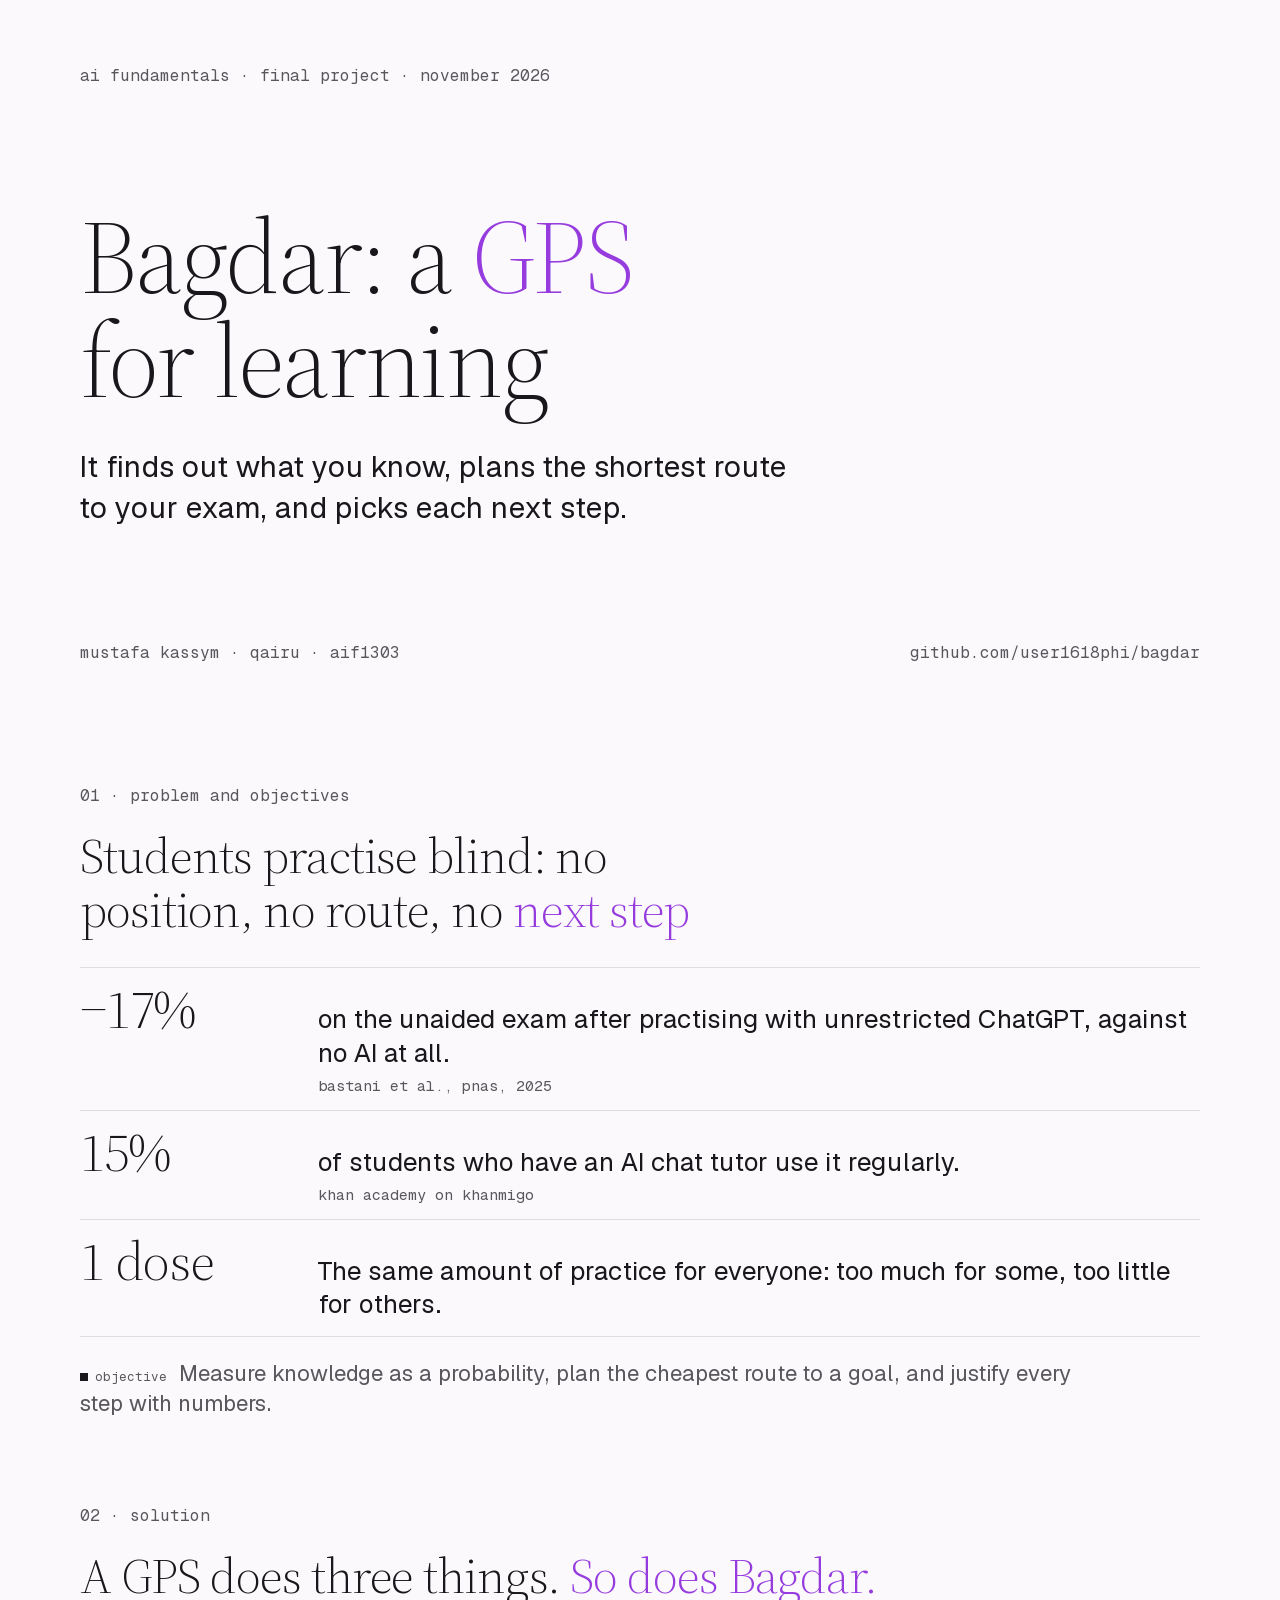
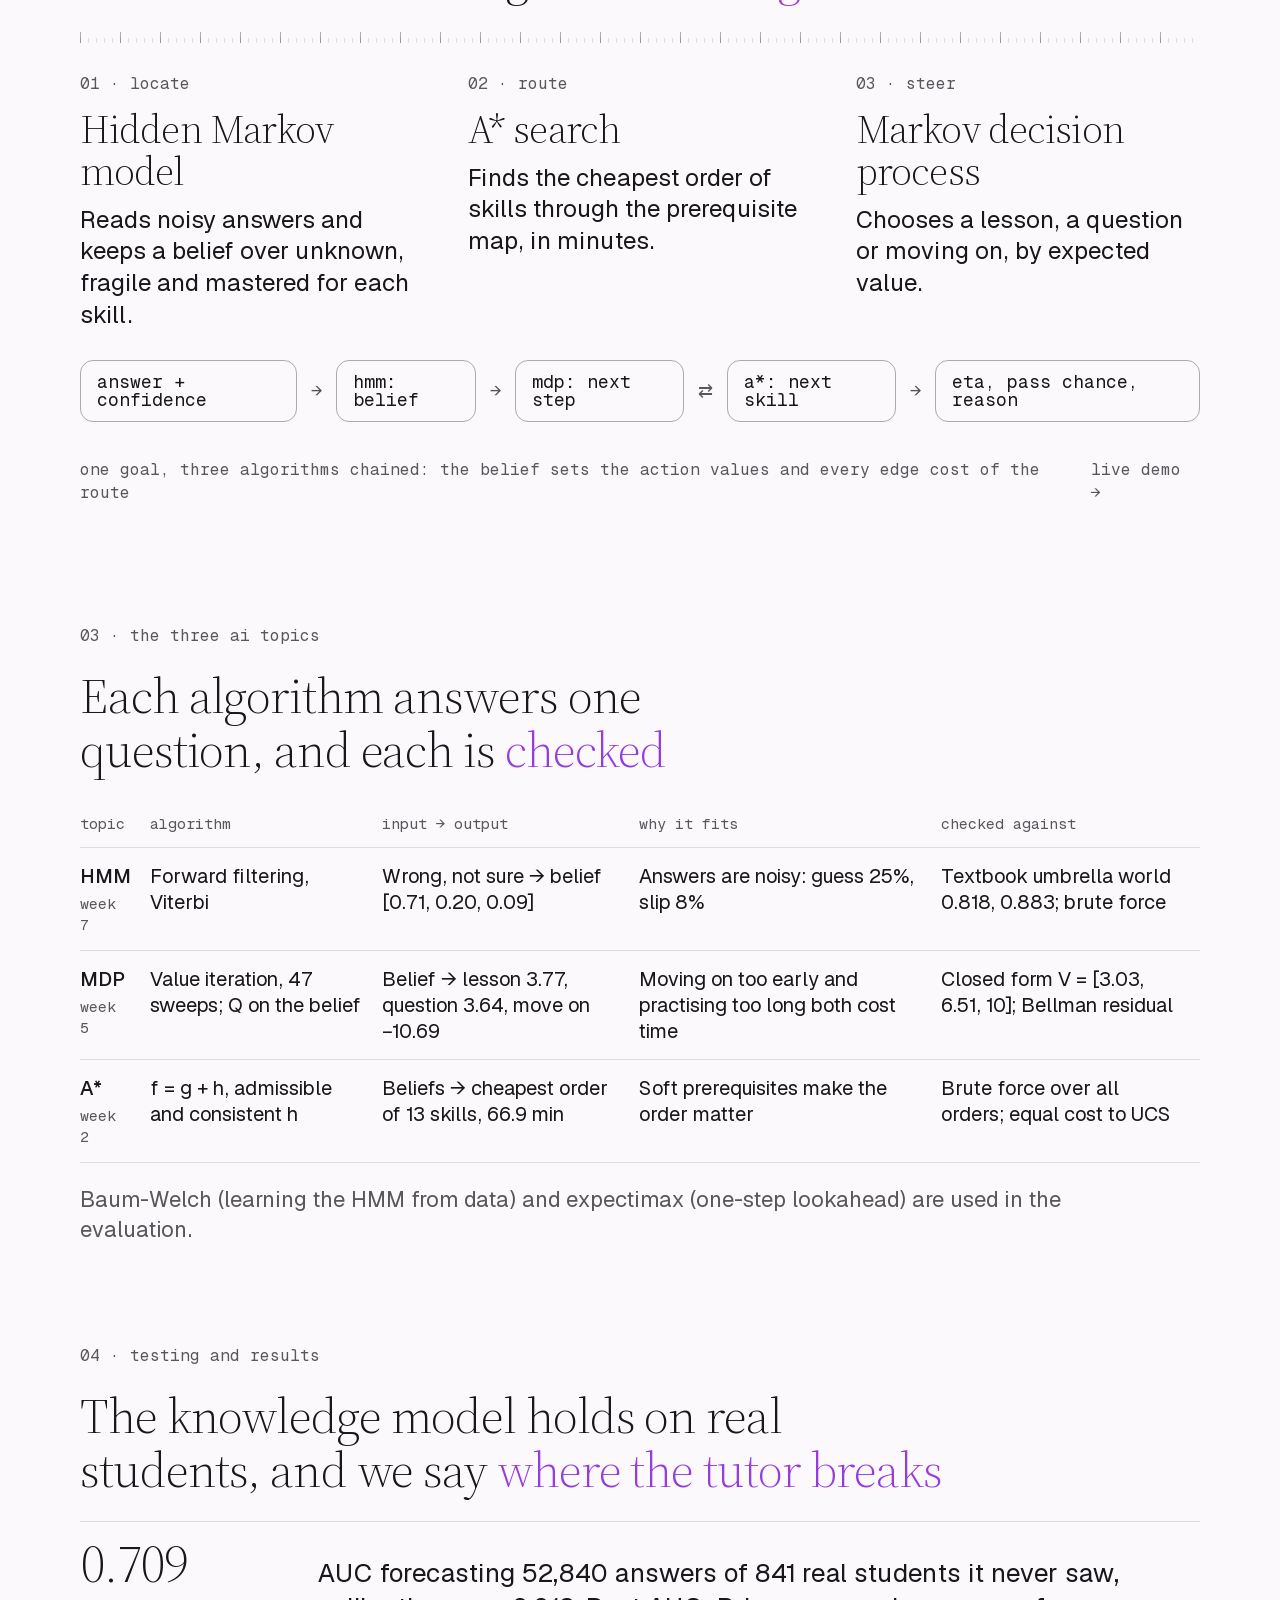
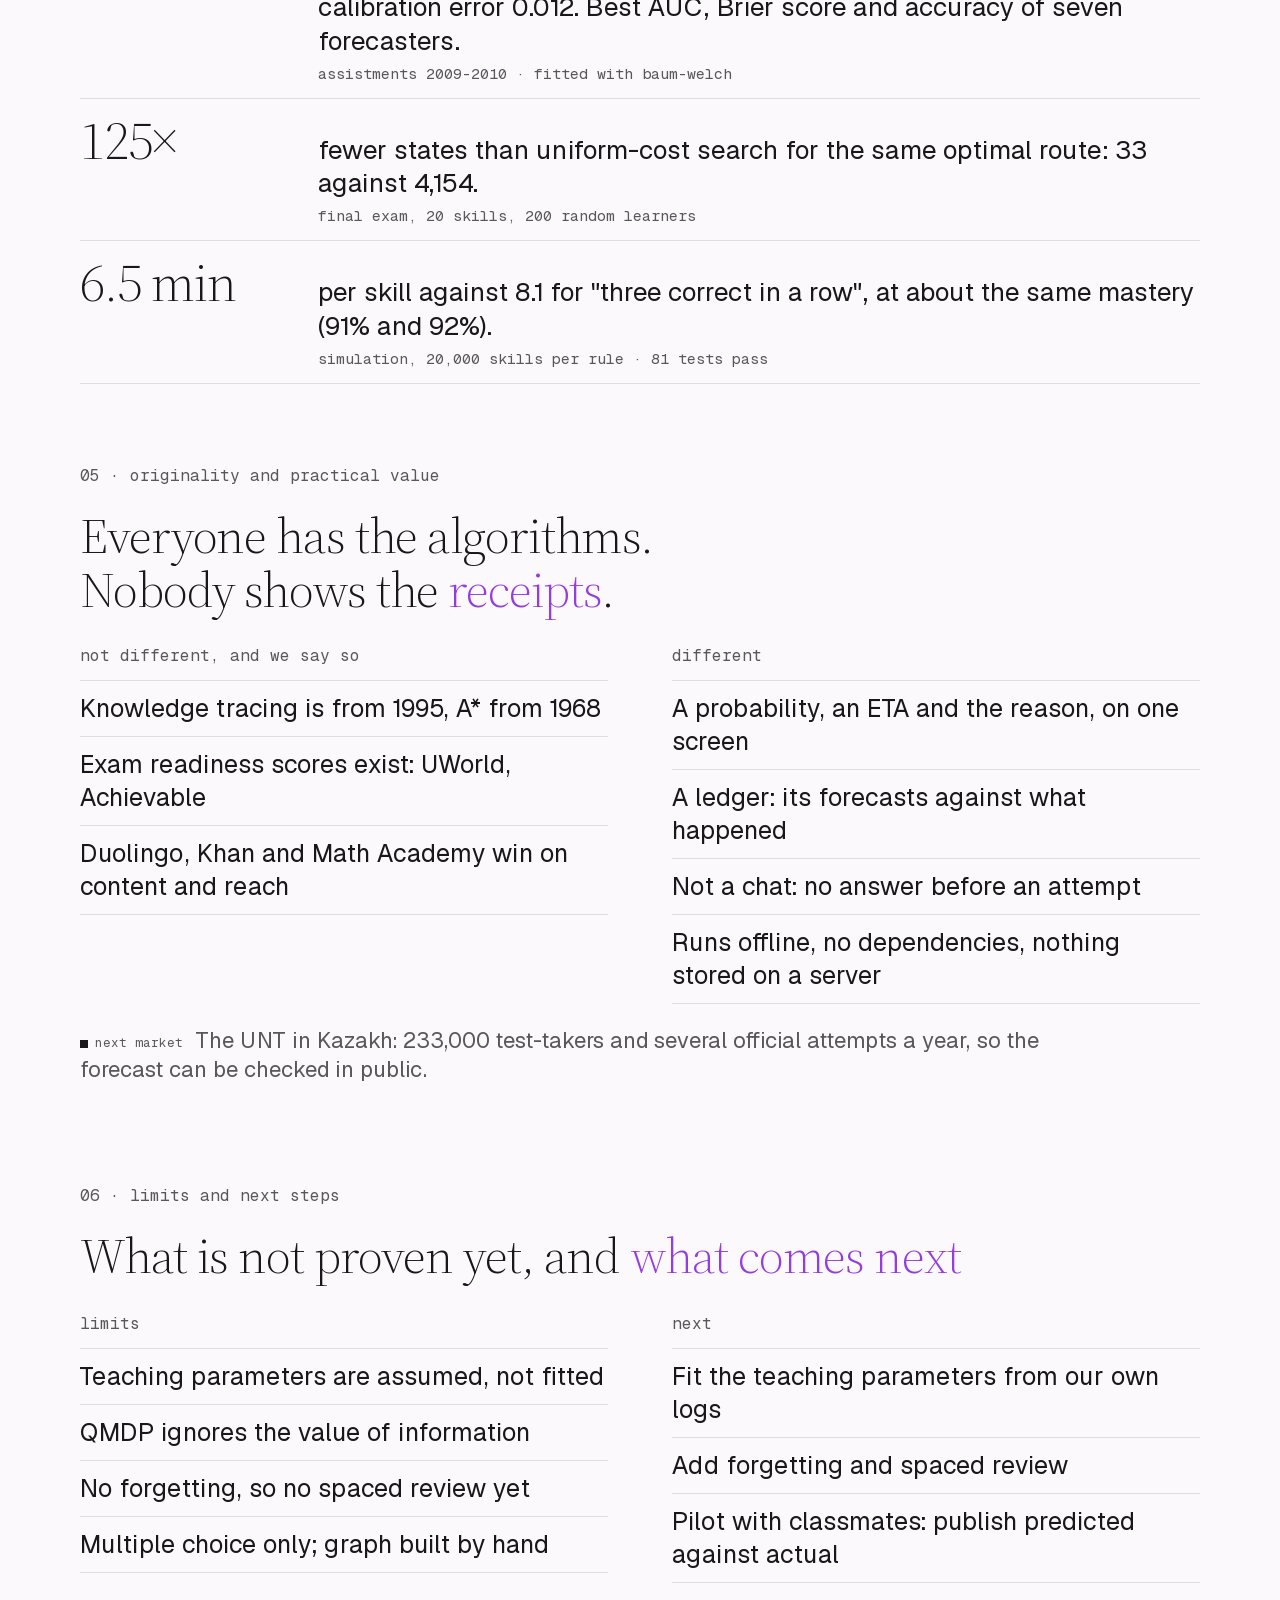
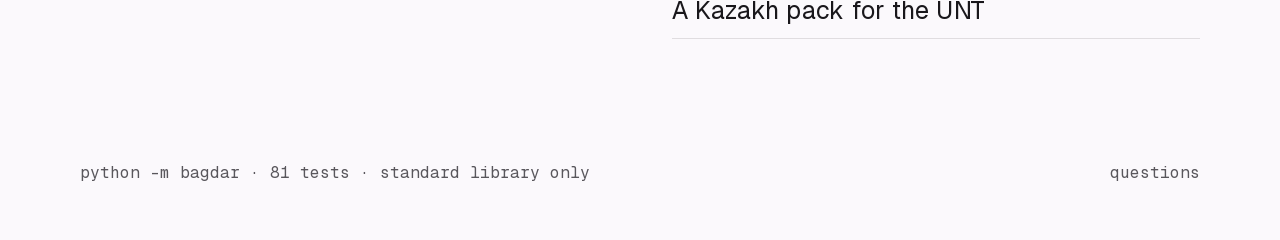
==== docs/slides.html @ 21fe9328 "docs: README, technical report, design rationale, competition analysis and defense notes" ====
<!doctype html>
<html lang="en" data-theme="light">
<head>
<meta charset="utf-8">
<title>Bagdar: a GPS for learning. Defense slides</title>
<link rel="stylesheet" href="../web/kit.css">
<style>
  /* Seven slides, one idea each, headline states the conclusion. Body text is 28px or larger
     so the back row can read it; only table cells and source lines go smaller. */
  @font-face { font-family: "Source Serif 4"; src: url("../web/fonts/SourceSerif4-latin.woff2") format("woff2"); font-weight: 200 900; }
  @page { size: 1280px 720px; margin: 0; }
  :root { --font-heading: "Source Serif 4", Georgia, serif; --weight-heading: 300; --tracking-heading: -0.022em; }
  html, body { margin: 0; background: var(--bg); }
  .slide { position: relative; width: 1280px; height: 720px; padding: 64px 80px 56px; overflow: hidden; break-after: page; display: flex; flex-direction: column; }
  .slide > .label:first-child { margin-bottom: 22px; font-size: 16px; }
  h1 { font-size: 104px; letter-spacing: -0.022em; line-height: 1; }
  h2 { font-size: 50px; line-height: 1.08; max-width: 1040px; text-wrap: balance; }
  p { max-width: none; }
  .lead { font-size: 30px; line-height: 1.35; color: var(--fg); max-width: 30em; }
  .foot { margin-top: auto; display: flex; justify-content: space-between; font-size: 16px; }
  .ruler { margin: 26px 0 30px; }
  .rows3 > div { display: grid; grid-template-columns: 210px 1fr; gap: 28px; align-items: baseline; padding: 14px 0; border-top: 1px solid var(--line); }
  .rows3 > div:last-child { border-bottom: 1px solid var(--line); }
  .big { font: 300 54px/1 var(--font-heading); letter-spacing: -0.022em; font-variant-numeric: tabular-nums; }
  .rows3 p { font-size: 26px; line-height: 1.3; }
  .src { display: block; font: 400 15px/1.4 var(--font-mono); color: var(--mut); text-transform: lowercase; margin-top: 4px; }
  .cols3 { display: grid; grid-template-columns: repeat(3, 1fr); gap: 44px; }
  .cols3 h3, .cols2 h3 { font: 400 16px/1.4 var(--font-mono); color: var(--mut); text-transform: lowercase; margin-bottom: 12px; }
  .cols3 .name { font: 300 40px/1.05 var(--font-heading); letter-spacing: -0.022em; margin-bottom: 12px; }
  .cols3 p { font-size: 24px; line-height: 1.32; }
  .chain { display: flex; align-items: center; gap: 14px; font: 400 18px/1 var(--font-mono); text-transform: lowercase; color: var(--mut); margin-top: 30px; }
  .chain b { font-weight: 400; color: var(--fg); padding: 12px 16px; border: 1px solid var(--tick); border-radius: 13px; }
  table { font-size: 20px; }
  th { font-size: 15px; padding-bottom: 12px; }
  td { padding: 15px 18px 15px 0; line-height: 1.3; }
  td.n { font-family: var(--font-mono); font-variant-numeric: tabular-nums; font-size: 18px; }
  td strong { font-weight: 500; }
  .cols2 { display: grid; grid-template-columns: 1fr 1fr; gap: 64px; }
  .cols2 li, .cols2 p { font-size: 25px; line-height: 1.32; }
  ul { margin: 0; padding: 0; list-style: none; }
  li { padding: 11px 0; border-top: 1px solid var(--line); }
  li:last-child { border-bottom: 1px solid var(--line); }
  .note { font-size: 22px; color: var(--mut); margin-top: 22px; max-width: 46em; line-height: 1.35; }
</style>
</head>
<body>

<section class="slide">
  <span class="label">ai fundamentals · final project · november 2026</span>
  <h1 style="margin-top: 96px;">Bagdar: a <span class="acc">GPS</span><br>for learning</h1>
  <p class="lead" style="margin-top: 34px;">It finds out what you know, plans the shortest route<br>to your exam, and picks each next step.</p>
  <div class="foot label"><span>mustafa kassym · qairu · aif1303</span><span>github.com/user1618phi/bagdar</span></div>
</section>

<section class="slide">
  <span class="label">01 · problem and objectives</span>
  <h2>Students practise blind: no position, no route, no <span class="acc">next step</span></h2>
  <div class="rows3" style="margin-top: 30px;">
    <div><span class="big">−17%</span><p>on the unaided exam after practising with unrestricted ChatGPT, against no AI at all.<span class="src">bastani et al., pnas, 2025</span></p></div>
    <div><span class="big">15%</span><p>of students who have an AI chat tutor use it regularly.<span class="src">khan academy on khanmigo</span></p></div>
    <div><span class="big">1 dose</span><p>The same amount of practice for everyone: too much for some, too little for others.</p></div>
  </div>
  <p class="note"><span class="mark">objective</span>&nbsp; Measure knowledge as a probability, plan the cheapest route to a goal, and justify every step with numbers.</p>
</section>

<section class="slide">
  <span class="label">02 · solution</span>
  <h2>A GPS does three things. <span class="acc">So does Bagdar.</span></h2>
  <div class="ruler"></div>
  <div class="cols3">
    <div><h3>01 · locate</h3><p class="name">Hidden Markov model</p><p>Reads noisy answers and keeps a belief over unknown, fragile and mastered for each skill.</p></div>
    <div><h3>02 · route</h3><p class="name">A* search</p><p>Finds the cheapest order of skills through the prerequisite map, in minutes.</p></div>
    <div><h3>03 · steer</h3><p class="name">Markov decision process</p><p>Chooses a lesson, a question or moving on, by expected value.</p></div>
  </div>
  <div class="chain"><b>answer + confidence</b>→<b>hmm: belief</b>→<b>mdp: next step</b>⇄<b>a*: next skill</b>→<b>eta, pass chance, reason</b></div>
  <div class="foot label"><span>one goal, three algorithms chained: the belief sets the action values and every edge cost of the route</span><span>live demo →</span></div>
</section>

<section class="slide">
  <span class="label">03 · the three ai topics</span>
  <h2>Each algorithm answers one question, and each is <span class="acc">checked</span></h2>
  <table style="margin-top: 26px;">
    <thead><tr><th>topic</th><th>algorithm</th><th>input → output</th><th>why it fits</th><th>checked against</th></tr></thead>
    <tbody>
      <tr><td><strong>HMM</strong><br><span class="src">week 7</span></td><td>Forward filtering, Viterbi</td><td>Wrong, not sure → belief [0.71, 0.20, 0.09]</td><td>Answers are noisy: guess 25%, slip 8%</td><td>Textbook umbrella world 0.818, 0.883; brute force</td></tr>
      <tr><td><strong>MDP</strong><br><span class="src">week 5</span></td><td>Value iteration, 47 sweeps; Q on the belief</td><td>Belief → lesson 3.77, question 3.64, move on −10.69</td><td>Moving on too early and practising too long both cost time</td><td>Closed form V = [3.03, 6.51, 10]; Bellman residual</td></tr>
      <tr><td><strong>A*</strong><br><span class="src">week 2</span></td><td>f = g + h, admissible and consistent h</td><td>Beliefs → cheapest order of 13 skills, 66.9 min</td><td>Soft prerequisites make the order matter</td><td>Brute force over all orders; equal cost to UCS</td></tr>
    </tbody>
  </table>
  <p class="note">Baum-Welch (learning the HMM from data) and expectimax (one-step lookahead) are used in the evaluation.</p>
</section>

<section class="slide">
  <span class="label">04 · testing and results</span>
  <h2>The knowledge model holds on real students, and we say <span class="acc">where the tutor breaks</span></h2>
  <div class="rows3" style="margin-top: 24px;">
    <div><span class="big">0.709</span><p>AUC forecasting 52,840 answers of 841 real students it never saw, calibration error 0.012. Best AUC, Brier score and accuracy of seven forecasters.<span class="src">assistments 2009-2010 · fitted with baum-welch</span></p></div>
    <div><span class="big">125×</span><p>fewer states than uniform-cost search for the same optimal route: 33 against 4,154.<span class="src">final exam, 20 skills, 200 random learners</span></p></div>
    <div><span class="big">6.5 min</span><p>per skill against 8.1 for "three correct in a row", at about the same mastery (91% and 92%).<span class="src">simulation, 20,000 skills per rule · 81 tests pass</span></p></div>
  </div>
  <p class="note"><span class="mark warn">limit</span>&nbsp; With wrong parameters mastery falls from 91% to 72%. A student's own running average ranks answers almost as well (0.706): our edge is calibration.</p>
</section>

<section class="slide">
  <span class="label">05 · originality and practical value</span>
  <h2>Everyone has the algorithms. Nobody shows the <span class="acc">receipts</span>.</h2>
  <div class="cols2" style="margin-top: 28px;">
    <div><h3>not different, and we say so</h3><ul>
      <li>Knowledge tracing is from 1995, A* from 1968</li>
      <li>Exam readiness scores exist: UWorld, Achievable</li>
      <li>Duolingo, Khan and Math Academy win on content and reach</li>
    </ul></div>
    <div><h3>different</h3><ul>
      <li>A probability, an ETA and the reason, on one screen</li>
      <li>A ledger: its forecasts against what happened</li>
      <li>Not a chat: no answer before an attempt</li>
      <li>Runs offline, no dependencies, nothing stored on a server</li>
    </ul></div>
  </div>
  <p class="note"><span class="mark">next market</span>&nbsp; The UNT in Kazakh: 233,000 test-takers and several official attempts a year, so the forecast can be checked in public.</p>
</section>

<section class="slide">
  <span class="label">06 · limits and next steps</span>
  <h2>What is not proven yet, and <span class="acc">what comes next</span></h2>
  <div class="cols2" style="margin-top: 30px;">
    <div><h3>limits</h3><ul>
      <li>Teaching parameters are assumed, not fitted</li>
      <li>QMDP ignores the value of information</li>
      <li>No forgetting, so no spaced review yet</li>
      <li>Multiple choice only; graph built by hand</li>
    </ul></div>
    <div><h3>next</h3><ul>
      <li>Fit the teaching parameters from our own logs</li>
      <li>Add forgetting and spaced review</li>
      <li>Pilot with classmates: publish predicted against actual</li>
      <li>A Kazakh pack for the UNT</li>
    </ul></div>
  </div>
  <div class="foot label"><span>python -m bagdar · 81 tests · standard library only</span><span>questions</span></div>
</section>

</body>
</html>
---- web/kit.css ----
/* Design core kit 0.2.0 · акцент 305°.
   Rules in short: one idea and one primary button per screen; lots of empty space, little text; no cards, shadows or gradients:
   structure comes from lines, the .ruler and space; headings large and light, broken by sense with <br>; labels, numbers and statuses
   in .label (monospace, lowercase); accent on the main word and on what needs attention, at most three times per screen;
   corners 18 / 13 / 10 px; blur only on floating panels (.panel); animate only transform and opacity; no emoji. */
@font-face { font-family: "Medeo Sans"; src: url([data-uri]) format("woff2"); font-weight: 100 900; font-display: swap; }
@font-face { font-family: "Medeo Mono"; src: url([data-uri]) format("woff2"); font-weight: 100 900; font-display: swap; }

/* Core tokens of the personal style. Product-specific colour comes from `design color` or `design palette --css`
   and overrides the colour block below. Works as plain CSS; the @theme block connects it to Tailwind v4. */

:root {
  /* colour: neutral base, blue 255 as the placeholder accent */
  --bg: oklch(98.3% 0.002 90);
  --raise: oklch(100% 0 0);
  --fg: oklch(19% 0.003 90);
  --mut: oklch(44% 0.004 90);
  --faint: oklch(70% 0.004 90);
  --line: oklch(19% 0.003 90 / 0.12);
  --tick: oklch(19% 0.003 90 / 0.34);
  --glass: oklch(98.3% 0.002 90 / 0.6);
  --acc: oklch(54% 0.2 262);
  --acc-text: oklch(52% 0.2 262);
  --btn: var(--fg);
  --btn-text: var(--bg);
  --ok: oklch(64% 0.121 165);
  --warn: oklch(80% 0.149 80);
  --bad: oklch(55% 0.2 25);
  --info: oklch(52% 0.132 250);

  /* type */
  --font-sans: "Medeo Sans", "Inter Tight", system-ui, -apple-system, "Segoe UI", sans-serif;
  --font-mono: "Medeo Mono", "IBM Plex Mono", ui-monospace, Menlo, monospace;
  --font-heading: var(--font-mono);
  --text-label: 12.5px;
  --text-body: 16px;
  --text-lead: 18px;
  --text-title: clamp(26px, 3.4vw, 40px);
  --text-display: clamp(42px, 8.8vw, 128px);
  --weight-heading: 380;
  --tracking-heading: -0.03em;
  --leading-heading: 1;

  /* shape */
  --radius-container: 18px;
  --radius-control: 13px;
  --radius-small: 10px;
  --border: 1px;

  /* space: 4px base */
  --space-1: 4px;
  --space-2: 8px;
  --space-3: 12px;
  --space-4: 16px;
  --space-6: 24px;
  --space-8: 32px;
  --space-12: 48px;
  --space-16: 64px;
  --space-24: 96px;

  /* motion */
  --ease-spring: cubic-bezier(0.34, 1.56, 0.64, 1);
  --ease-soft: cubic-bezier(0.22, 1.16, 0.36, 1);
  --ease-screen: cubic-bezier(0.32, 0.72, 0, 1);
  --dur-press: 110ms;
  --dur-spring: 560ms;
  --dur-enter: 900ms;
  --dur-screen: 520ms;
  --press-scale: 0.93;
  --hover-scale: 1.045;
  --blur: blur(16px) saturate(1.5);
}

@media (prefers-color-scheme: dark) {
  :root:not([data-theme="light"]) {
  --bg: oklch(15% 0.002 90);
  --raise: oklch(18.5% 0.002 90);
  --fg: oklch(95% 0.002 90);
  --mut: oklch(74% 0.003 90);
  --faint: oklch(44% 0.003 90);
  --line: oklch(95% 0.002 90 / 0.14);
  --tick: oklch(95% 0.002 90 / 0.34);
  --glass: oklch(15% 0.002 90 / 0.55);
  --acc: oklch(76% 0.15 262);
  --acc-text: oklch(78% 0.14 262);
  --ok: oklch(70% 0.121 165);
  --warn: oklch(80% 0.149 80);
  --bad: oklch(70% 0.15 25);
  --info: oklch(70% 0.132 250);
}
}
:root[data-theme="dark"] {
  --bg: oklch(15% 0.002 90);
  --raise: oklch(18.5% 0.002 90);
  --fg: oklch(95% 0.002 90);
  --mut: oklch(74% 0.003 90);
  --faint: oklch(44% 0.003 90);
  --line: oklch(95% 0.002 90 / 0.14);
  --tick: oklch(95% 0.002 90 / 0.34);
  --glass: oklch(15% 0.002 90 / 0.55);
  --acc: oklch(76% 0.15 262);
  --acc-text: oklch(78% 0.14 262);
  --ok: oklch(70% 0.121 165);
  --warn: oklch(80% 0.149 80);
  --bad: oklch(70% 0.15 25);
  --info: oklch(70% 0.132 250);
}

/* the ruler motif: use as a divider */
.ruler {
  height: 14px;
  background:
    repeating-linear-gradient(90deg, var(--tick) 0 1px, transparent 1px 40px) 0 100% / 100% 11px no-repeat,
    repeating-linear-gradient(90deg, var(--line) 0 1px, transparent 1px 8px) 0 100% / 100% 5px no-repeat;
}

/* the label voice */
.label {
  font: 400 var(--text-label) / 1.45 var(--font-mono);
  color: var(--mut);
  text-transform: lowercase;
}

@media (prefers-reduced-motion: reduce) {
  * { transition-duration: 0.01ms !important; animation: none !important; }
}

/* product colour */
/* accent hue 305°, chroma mid */
:root {
  --bg: oklch(98.5% 0.004 305);
  --raise: oklch(100% 0 0);
  --fg: oklch(21% 0.008 305);
  --mut: oklch(46% 0.008 305);
  --faint: oklch(70% 0.006 305);
  --line: oklch(21% 0.008 305 / 0.12);
  --acc: oklch(58% 0.233 305);
  --acc-text: oklch(56% 0.233 305);
  --btn: oklch(58% 0.233 305);
  --btn-text: oklch(100% 0 0);
  --ok: oklch(64% 0.121 165);
  --warn: oklch(80% 0.149 80);
  --bad: oklch(55% 0.2 25);
  --info: oklch(52% 0.132 250);
}
@media (prefers-color-scheme: dark) {
  :root:not([data-theme="light"]) {
  --bg: oklch(15% 0.004 305);
  --raise: oklch(18.5% 0.005 305);
  --fg: oklch(94% 0.004 305);
  --mut: oklch(74% 0.006 305);
  --faint: oklch(44% 0.006 305);
  --line: oklch(94% 0.004 305 / 0.14);
  --acc: oklch(58% 0.233 305);
  --acc-text: oklch(78% 0.112 305);
  --btn: oklch(58% 0.233 305);
  --btn-text: oklch(100% 0 0);
  --ok: oklch(70% 0.121 165);
  --warn: oklch(80% 0.149 80);
  --bad: oklch(70% 0.15 25);
  --info: oklch(70% 0.132 250);
}
}
:root[data-theme="dark"] {
  --bg: oklch(15% 0.004 305);
  --raise: oklch(18.5% 0.005 305);
  --fg: oklch(94% 0.004 305);
  --mut: oklch(74% 0.006 305);
  --faint: oklch(44% 0.006 305);
  --line: oklch(94% 0.004 305 / 0.14);
  --acc: oklch(58% 0.233 305);
  --acc-text: oklch(78% 0.112 305);
  --btn: oklch(58% 0.233 305);
  --btn-text: oklch(100% 0 0);
  --ok: oklch(70% 0.121 165);
  --warn: oklch(80% 0.149 80);
  --bad: oklch(70% 0.15 25);
  --info: oklch(70% 0.132 250);
}

/* Base elements of the style for an artifact or a standalone page. Tokens come from core/tokens.css; `design kit` joins them. */
*, *::before, *::after { box-sizing: border-box; }
html { background: var(--bg); color: var(--fg); font: 400 var(--text-body) / 1.55 var(--font-sans); font-optical-sizing: auto; -webkit-font-smoothing: antialiased; -webkit-text-size-adjust: 100%; }
body { margin: 0; min-height: 100vh; background: var(--bg); }
.wrap { max-width: 1120px; margin: 0 auto; padding: 0 clamp(16px, 4vw, 40px); }
section { padding: clamp(48px, 8vw, 112px) 0; }

/* headings: large, light, broken by sense with <br>; never bold */
h1, h2 { margin: 0; font-family: var(--font-heading); font-weight: var(--weight-heading); line-height: var(--leading-heading); letter-spacing: var(--tracking-heading); }
h1 { font-size: var(--text-display); letter-spacing: -0.05em; }
h2 { font-size: var(--text-title); }
h3 { margin: 0; font: 500 var(--text-body) / 1.4 var(--font-sans); }
p { margin: 0; max-width: 62ch; }
.lead { font-size: var(--text-lead); color: var(--mut); }
.acc { color: var(--acc-text); }
a { color: inherit; text-decoration-color: var(--tick); text-underline-offset: 3px; }
code, pre, kbd { font-family: var(--font-mono); font-size: 0.86em; }
pre { margin: 0; padding: var(--space-4); border: var(--border) solid var(--line); border-radius: var(--radius-control); overflow: auto; }
hr { margin: 0; border: 0; border-top: var(--border) solid var(--line); }
:focus-visible { outline: 2px solid var(--fg); outline-offset: 2px; border-radius: var(--radius-small); }

/* one primary button per screen; the rest are outlined */
.btn { appearance: none; display: inline-flex; align-items: center; gap: var(--space-2); padding: 13px 17px; border: var(--border) solid var(--line); border-radius: var(--radius-control); background: transparent; color: var(--fg); font: 400 14.5px / 1 var(--font-sans); white-space: nowrap; cursor: pointer; text-decoration: none; transition: transform var(--dur-spring) var(--ease-spring), border-color 0.2s; }
.btn:hover { border-color: var(--tick); }
@media (hover: hover) { .btn:hover { transform: scale(var(--hover-scale)); } }
.btn:active { transform: scale(var(--press-scale)); transition-duration: var(--dur-press); }
.btn.primary { background: var(--btn); color: var(--btn-text); border-color: transparent; }
.field { min-width: 0; padding: 12px 14px; border: var(--border) solid var(--line); border-radius: var(--radius-control); background: transparent; color: var(--fg); font: 400 14.5px / 1.4 var(--font-sans); }
.field:focus { outline: none; border-color: var(--fg); }
.field::placeholder { color: var(--faint); }

/* structure comes from lines and space: rows instead of cards */
.rows > * { padding: var(--space-4) 0; border-top: var(--border) solid var(--line); }
.rows > *:last-child { border-bottom: var(--border) solid var(--line); }
table { width: 100%; border-collapse: collapse; font-size: 14.5px; }
th { font: 400 var(--text-label) / 1.45 var(--font-mono); color: var(--mut); text-transform: lowercase; text-align: left; }
th, td { padding: 10px var(--space-4) 10px 0; border-bottom: var(--border) solid var(--line); vertical-align: top; }

/* square status mark, always next to a word */
.mark { display: inline-flex; align-items: center; gap: 7px; font: 400 var(--text-label) / 1 var(--font-mono); text-transform: lowercase; color: var(--mut); white-space: nowrap; }
.mark::before { content: ""; width: 8px; height: 8px; background: var(--fg); flex: none; }
.mark.ok::before { background: var(--ok); }
.mark.warn::before { background: var(--warn); }
.mark.bad::before { background: var(--bad); }
.mark.info::before { background: var(--info); }

/* blur only on floating panels: navigation, bottom bar, sheet, toast */
.panel { border: var(--border) solid var(--line); border-radius: var(--radius-container); background: var(--glass); -webkit-backdrop-filter: var(--blur); backdrop-filter: var(--blur); }
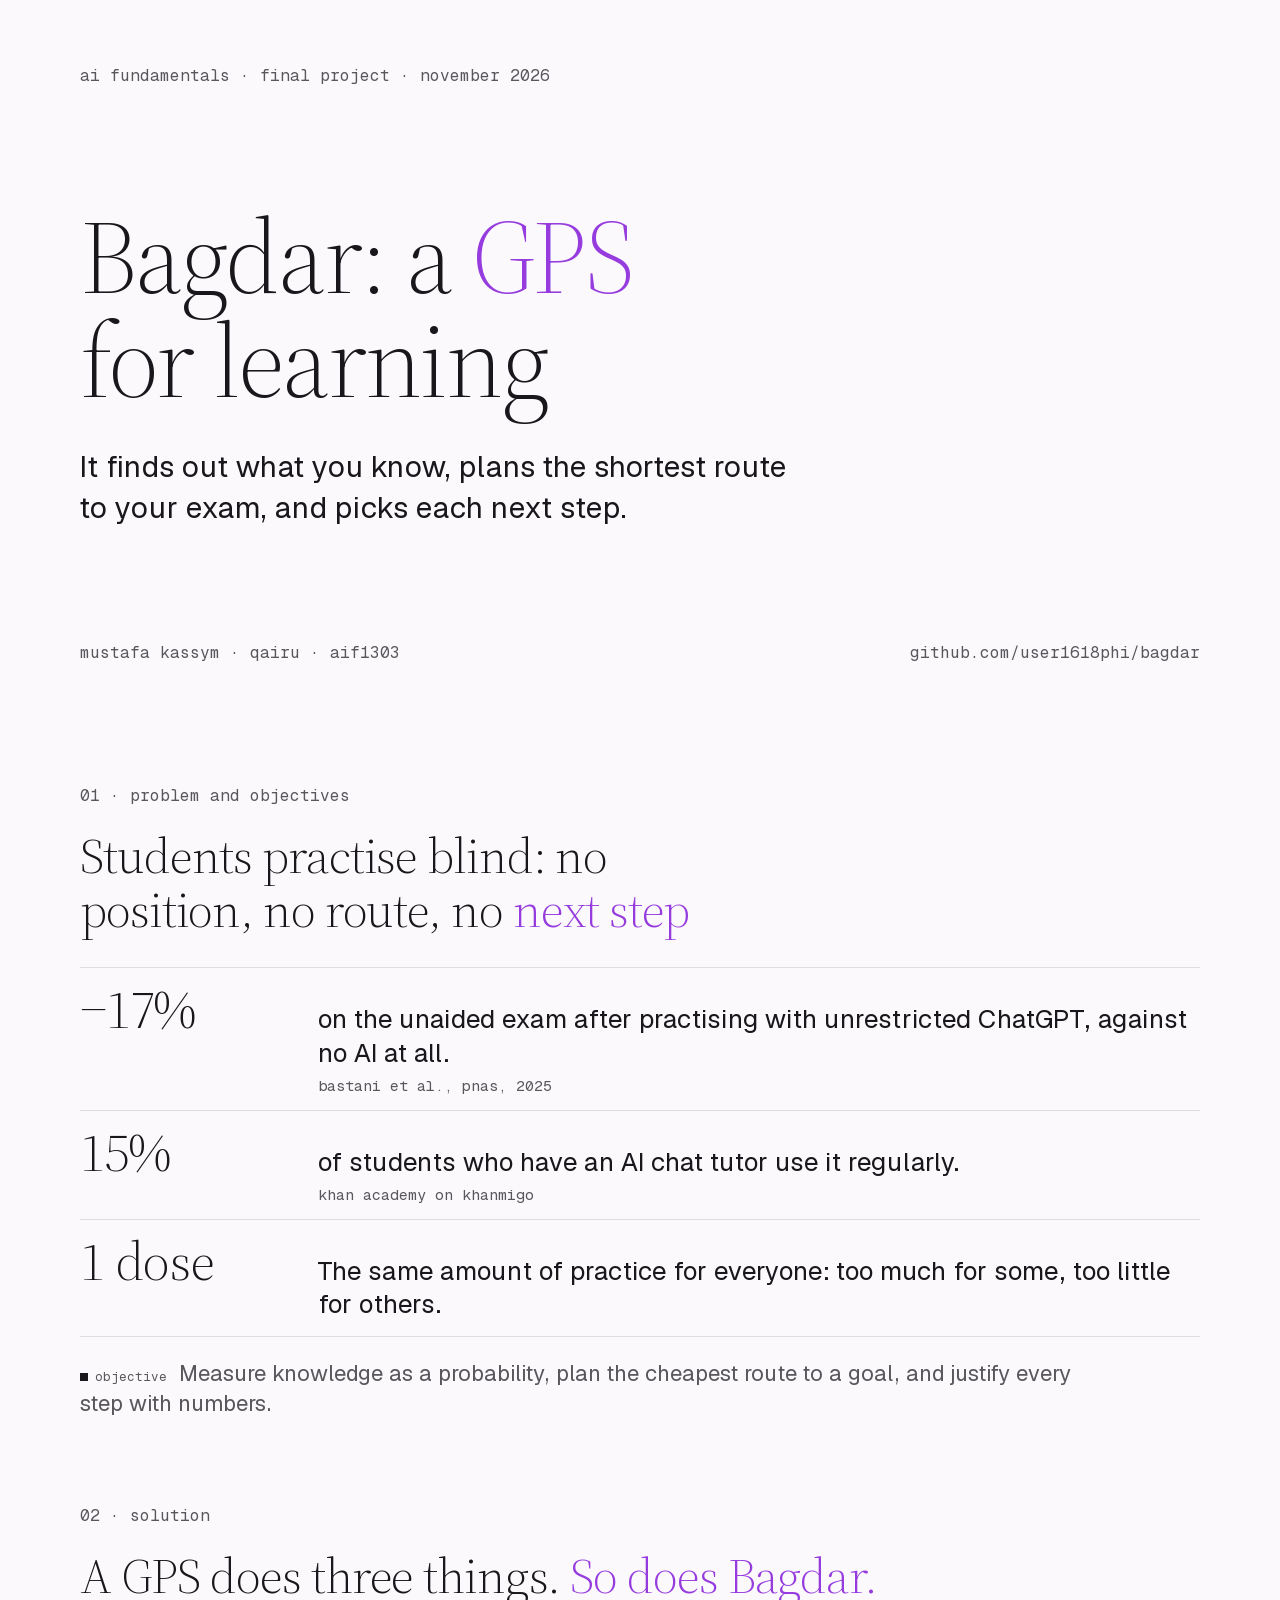
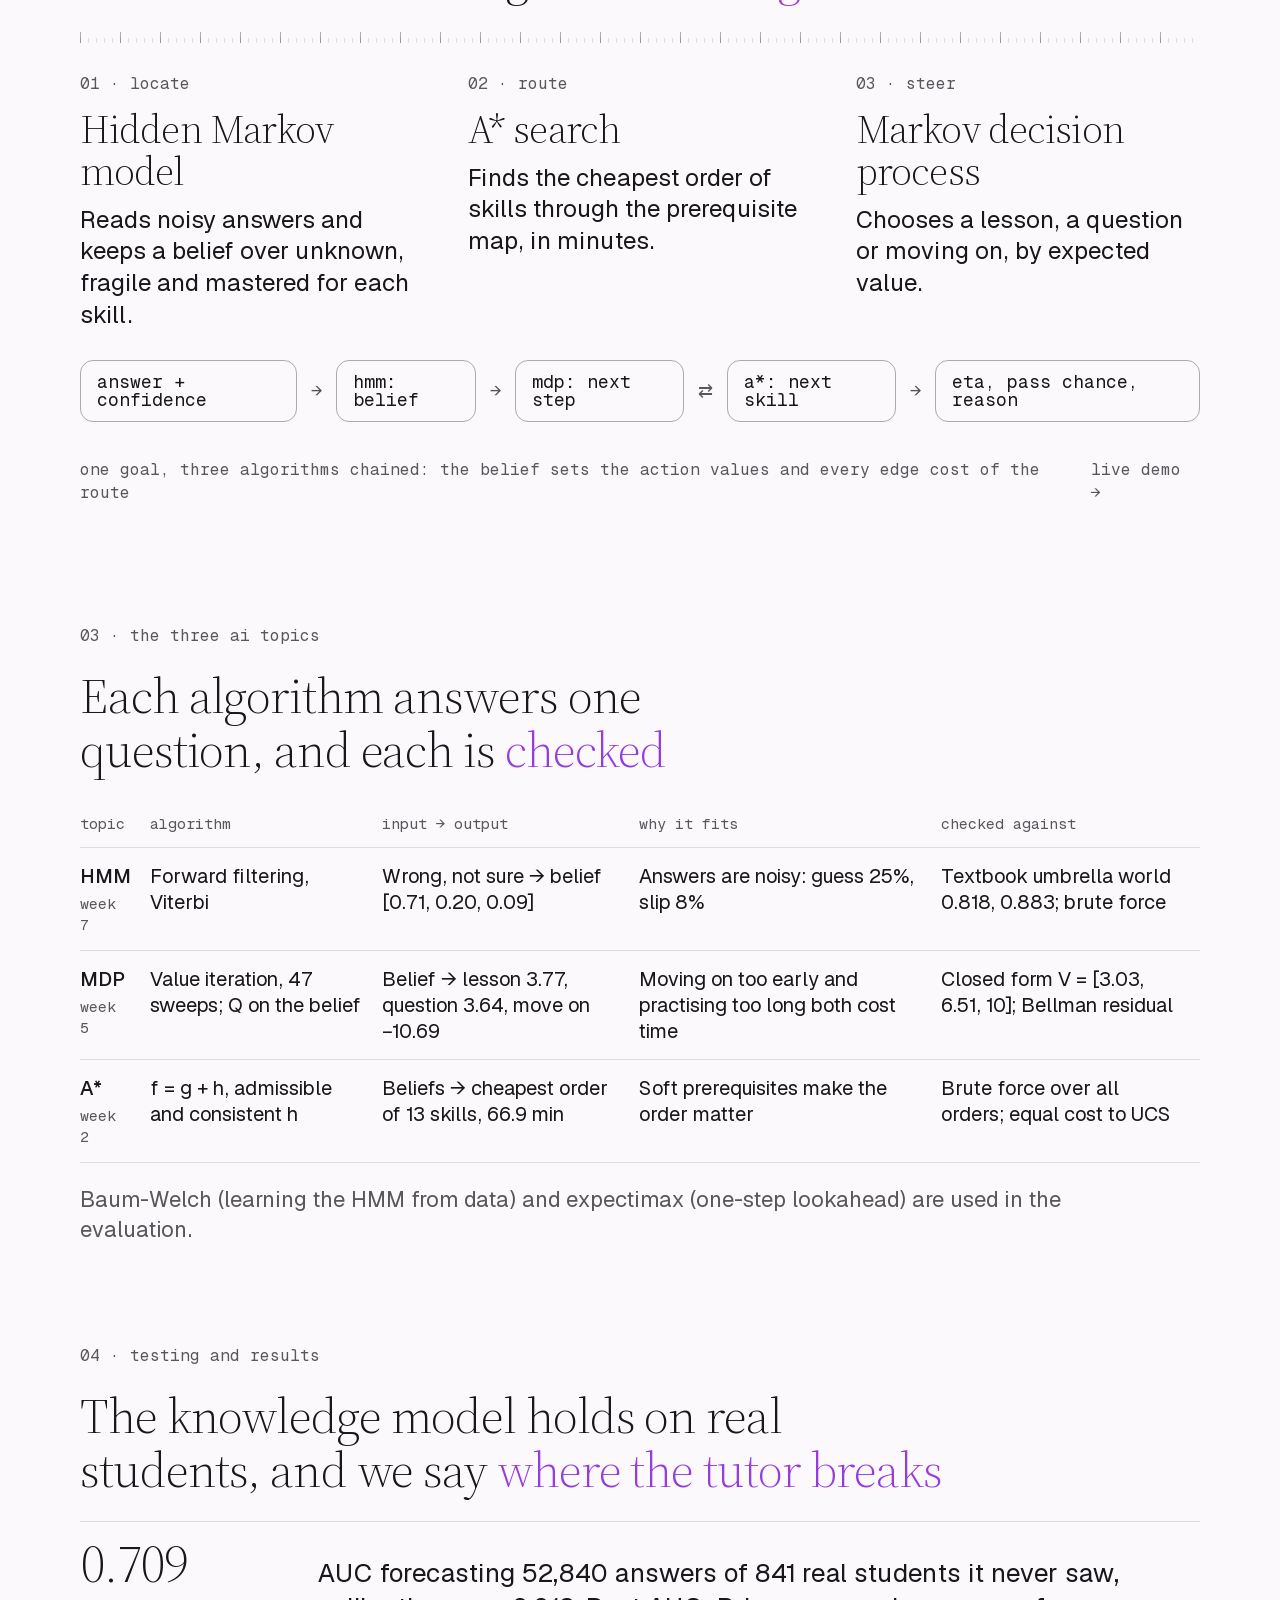
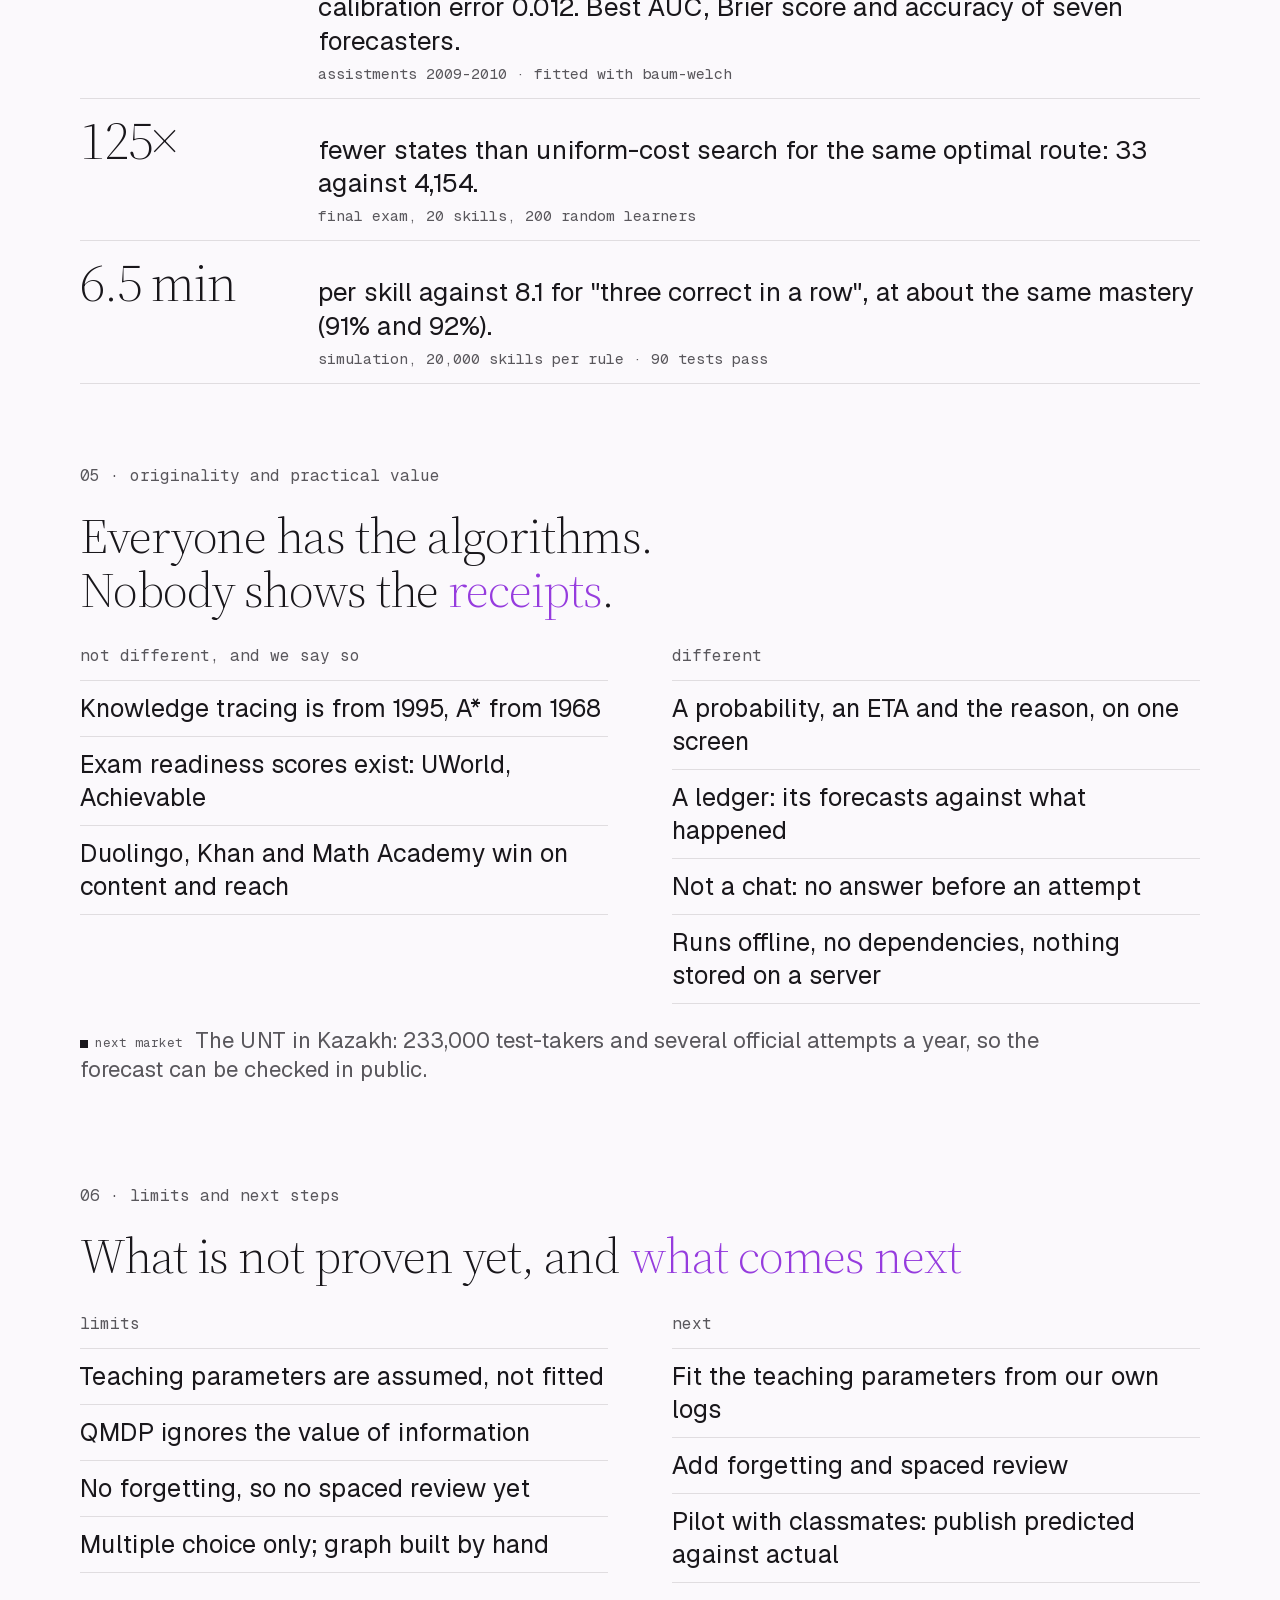
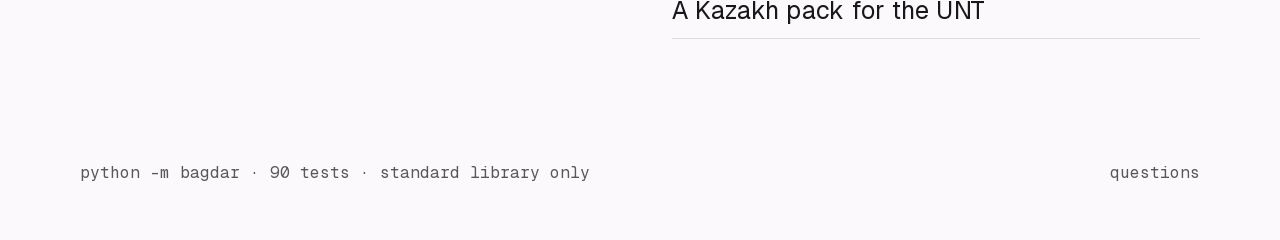
==== commit 115c0072: "fix: harden the tutor and the server against the defects found in review - malformed input of any ty" ====
--- a/docs/slides.html
+++ b/docs/slides.html
@@ -96,7 +96,7 @@
   <div class="rows3" style="margin-top: 24px;">
     <div><span class="big">0.709</span><p>AUC forecasting 52,840 answers of 841 real students it never saw, calibration error 0.012. Best AUC, Brier score and accuracy of seven forecasters.<span class="src">assistments 2009-2010 · fitted with baum-welch</span></p></div>
     <div><span class="big">125×</span><p>fewer states than uniform-cost search for the same optimal route: 33 against 4,154.<span class="src">final exam, 20 skills, 200 random learners</span></p></div>
-    <div><span class="big">6.5 min</span><p>per skill against 8.1 for "three correct in a row", at about the same mastery (91% and 92%).<span class="src">simulation, 20,000 skills per rule · 81 tests pass</span></p></div>
+    <div><span class="big">6.5 min</span><p>per skill against 8.1 for "three correct in a row", at about the same mastery (91% and 92%).<span class="src">simulation, 20,000 skills per rule · 90 tests pass</span></p></div>
   </div>
   <p class="note"><span class="mark warn">limit</span>&nbsp; With wrong parameters mastery falls from 91% to 72%. A student's own running average ranks answers almost as well (0.706): our edge is calibration.</p>
 </section>
@@ -137,7 +137,7 @@
       <li>A Kazakh pack for the UNT</li>
     </ul></div>
   </div>
-  <div class="foot label"><span>python -m bagdar · 81 tests · standard library only</span><span>questions</span></div>
+  <div class="foot label"><span>python -m bagdar · 90 tests · standard library only</span><span>questions</span></div>
 </section>
 
 </body>
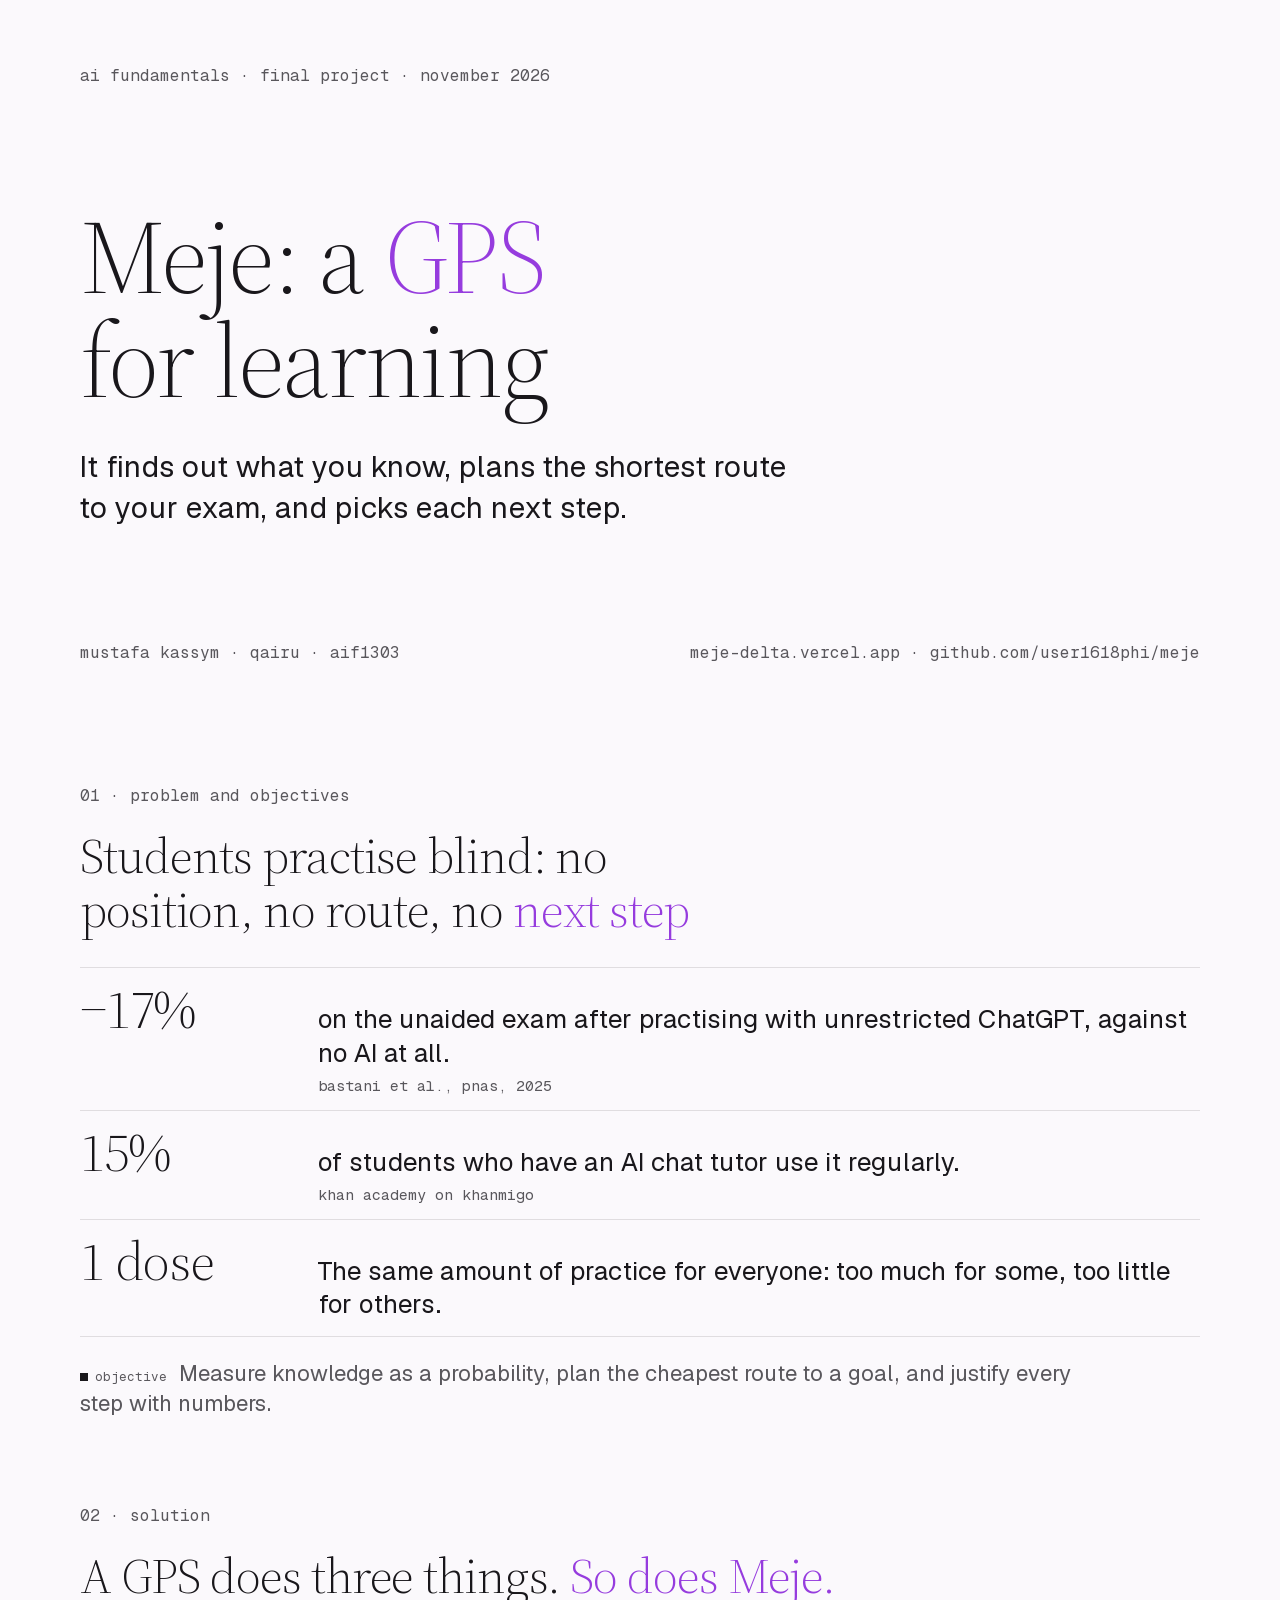
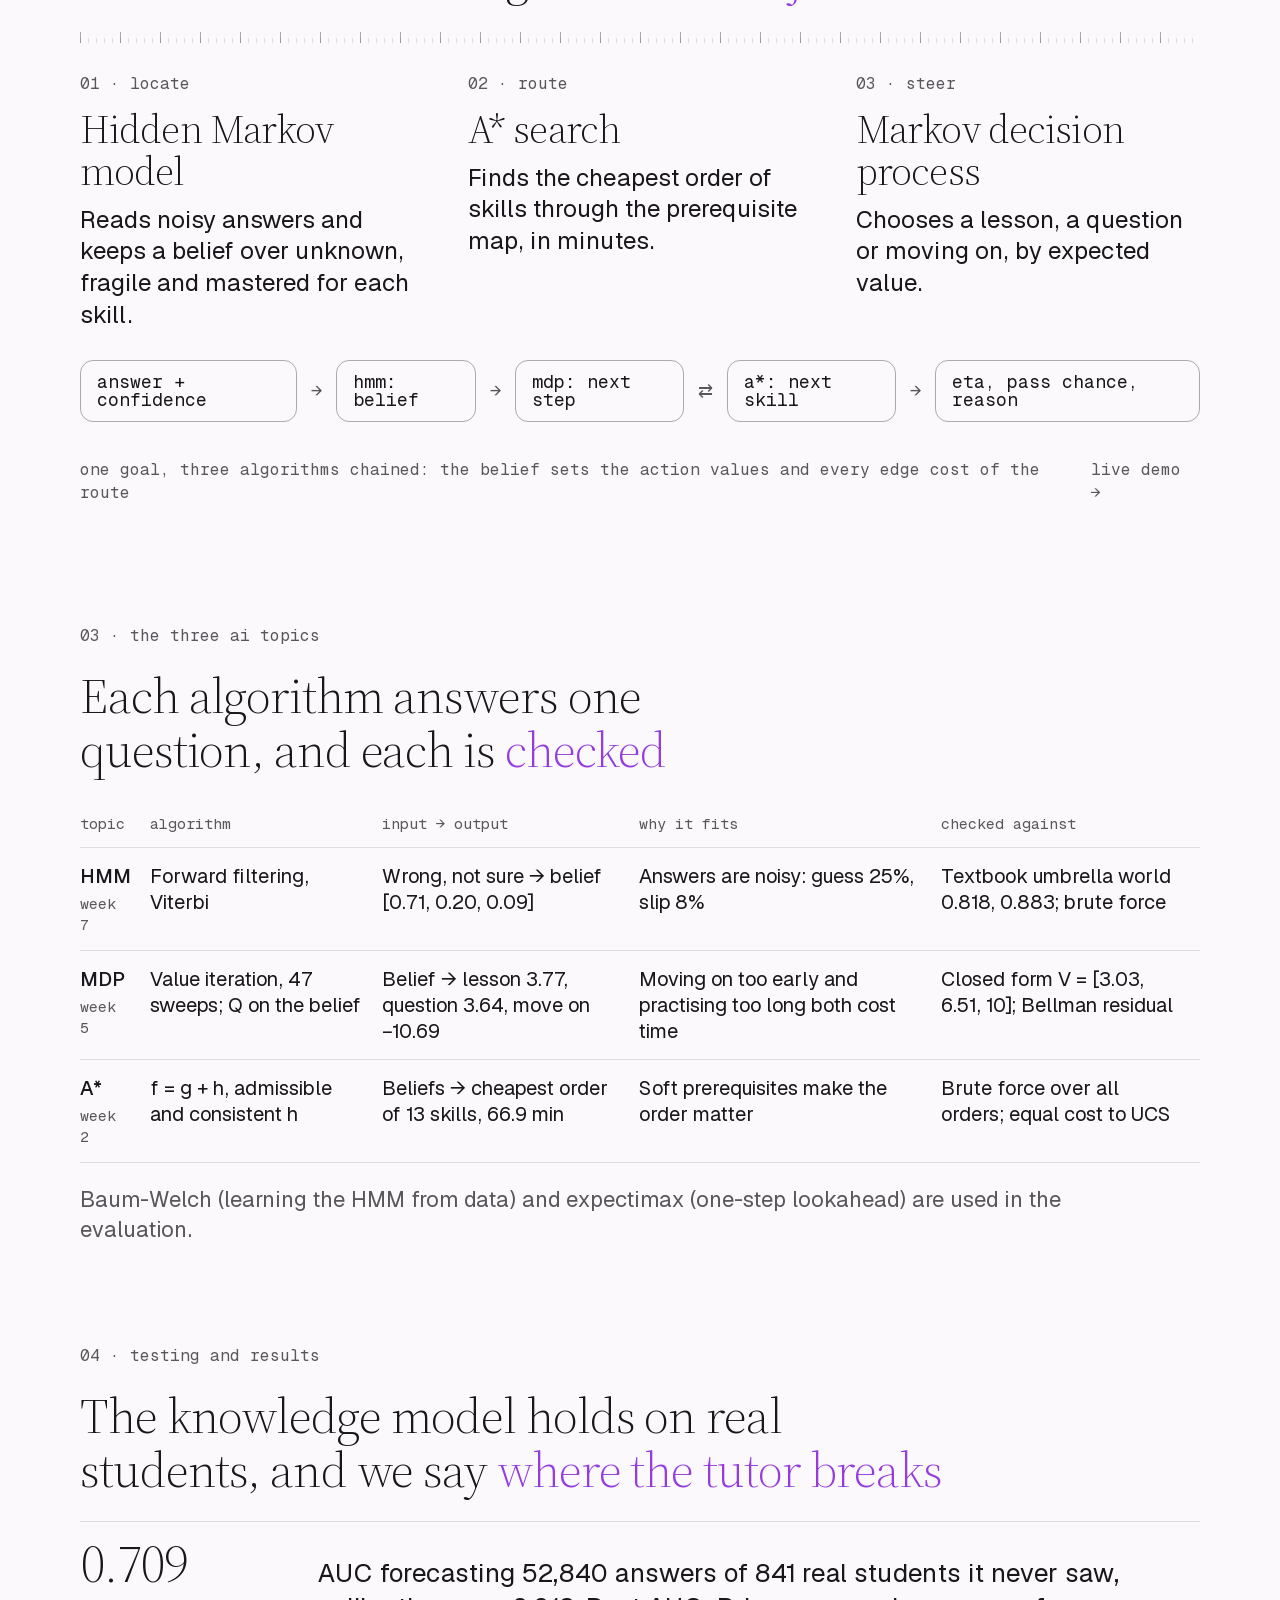
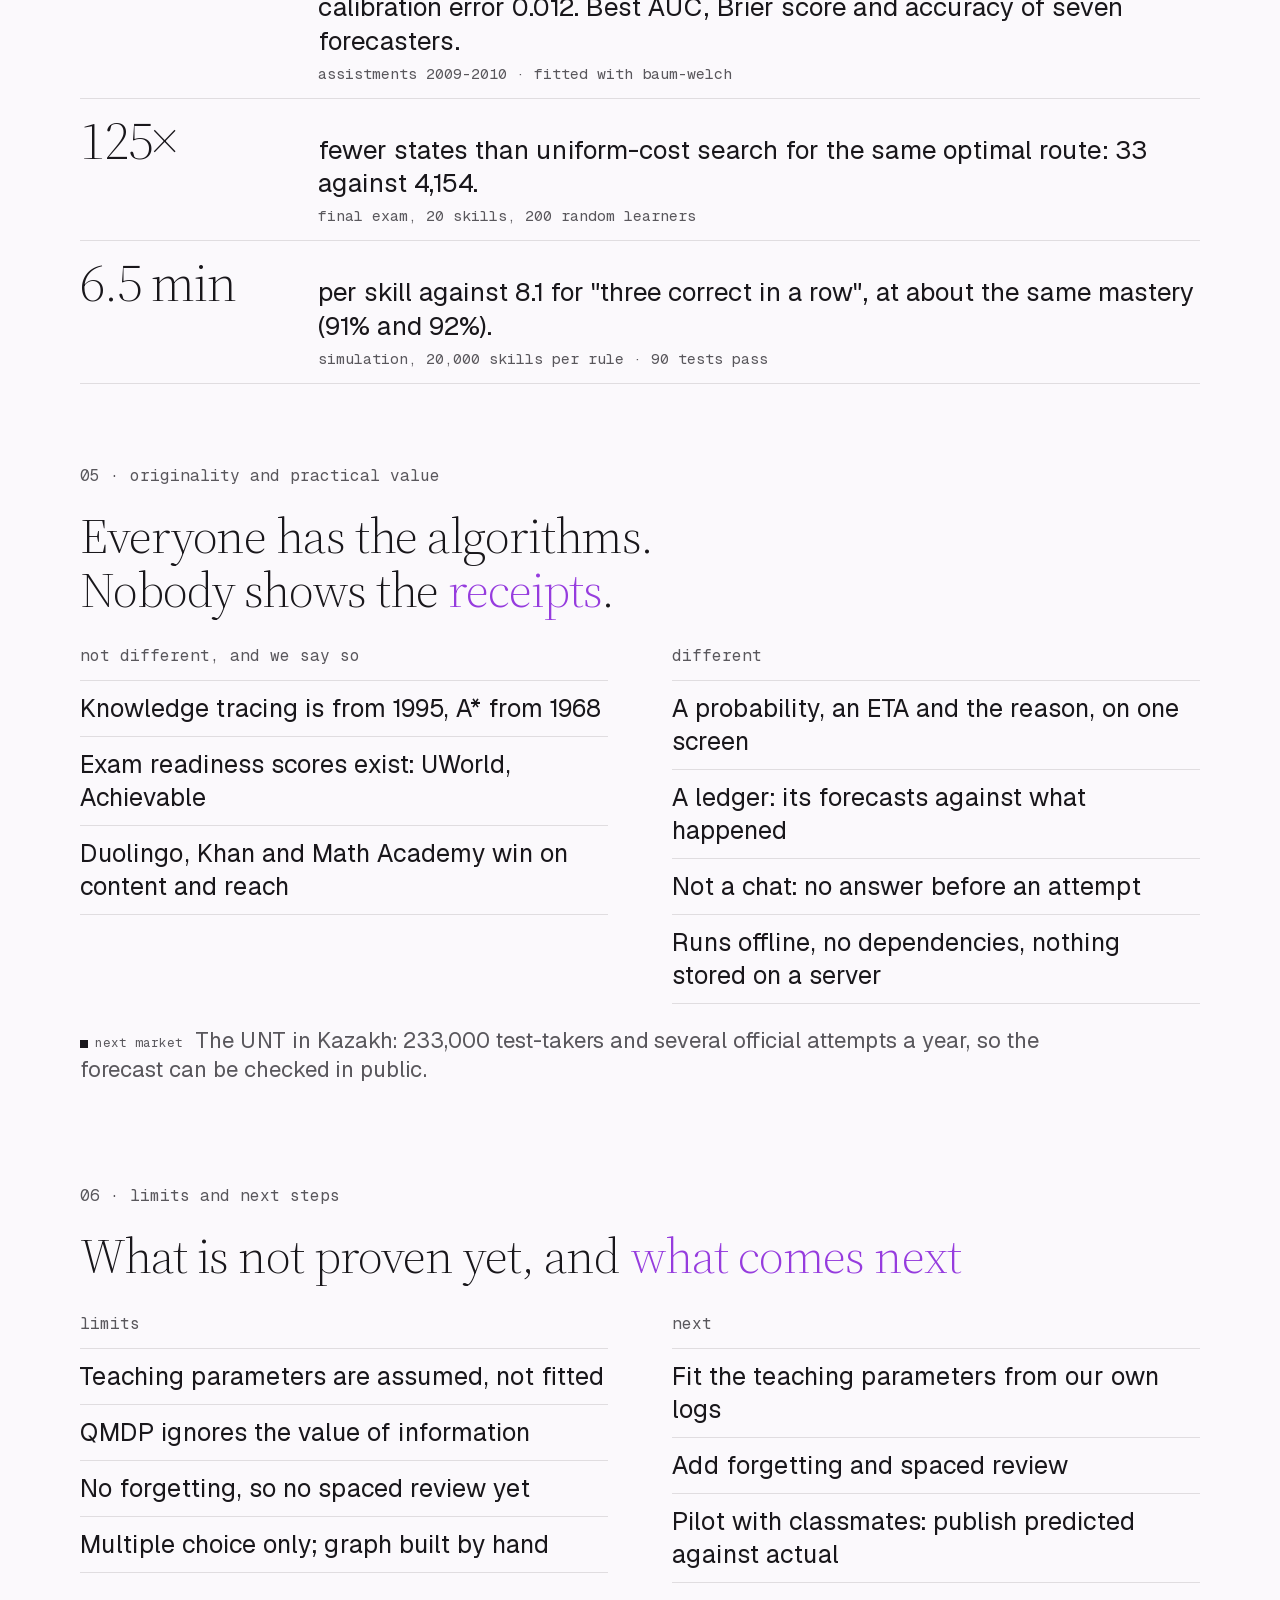
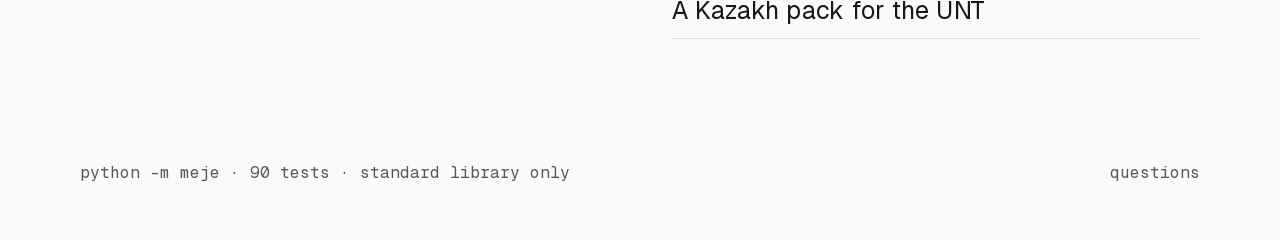
==== commit 0889d878: "feat: rename the project to Meje, deploy it, and rebuild the demo film - the first working name was " ====
--- a/docs/slides.html
+++ b/docs/slides.html
@@ -2,7 +2,7 @@
 <html lang="en" data-theme="light">
 <head>
 <meta charset="utf-8">
-<title>Bagdar: a GPS for learning. Defense slides</title>
+<title>Meje: a GPS for learning. Defense slides</title>
 <link rel="stylesheet" href="../web/kit.css">
 <style>
   /* Seven slides, one idea each, headline states the conclusion. Body text is 28px or larger
@@ -47,9 +47,9 @@
 
 <section class="slide">
   <span class="label">ai fundamentals · final project · november 2026</span>
-  <h1 style="margin-top: 96px;">Bagdar: a <span class="acc">GPS</span><br>for learning</h1>
+  <h1 style="margin-top: 96px;">Meje: a <span class="acc">GPS</span><br>for learning</h1>
   <p class="lead" style="margin-top: 34px;">It finds out what you know, plans the shortest route<br>to your exam, and picks each next step.</p>
-  <div class="foot label"><span>mustafa kassym · qairu · aif1303</span><span>github.com/user1618phi/bagdar</span></div>
+  <div class="foot label"><span>mustafa kassym · qairu · aif1303</span><span>meje-delta.vercel.app · github.com/user1618phi/meje</span></div>
 </section>
 
 <section class="slide">
@@ -65,7 +65,7 @@
 
 <section class="slide">
   <span class="label">02 · solution</span>
-  <h2>A GPS does three things. <span class="acc">So does Bagdar.</span></h2>
+  <h2>A GPS does three things. <span class="acc">So does Meje.</span></h2>
   <div class="ruler"></div>
   <div class="cols3">
     <div><h3>01 · locate</h3><p class="name">Hidden Markov model</p><p>Reads noisy answers and keeps a belief over unknown, fragile and mastered for each skill.</p></div>
@@ -137,7 +137,7 @@
       <li>A Kazakh pack for the UNT</li>
     </ul></div>
   </div>
-  <div class="foot label"><span>python -m bagdar · 90 tests · standard library only</span><span>questions</span></div>
+  <div class="foot label"><span>python -m meje · 90 tests · standard library only</span><span>questions</span></div>
 </section>
 
 </body>
